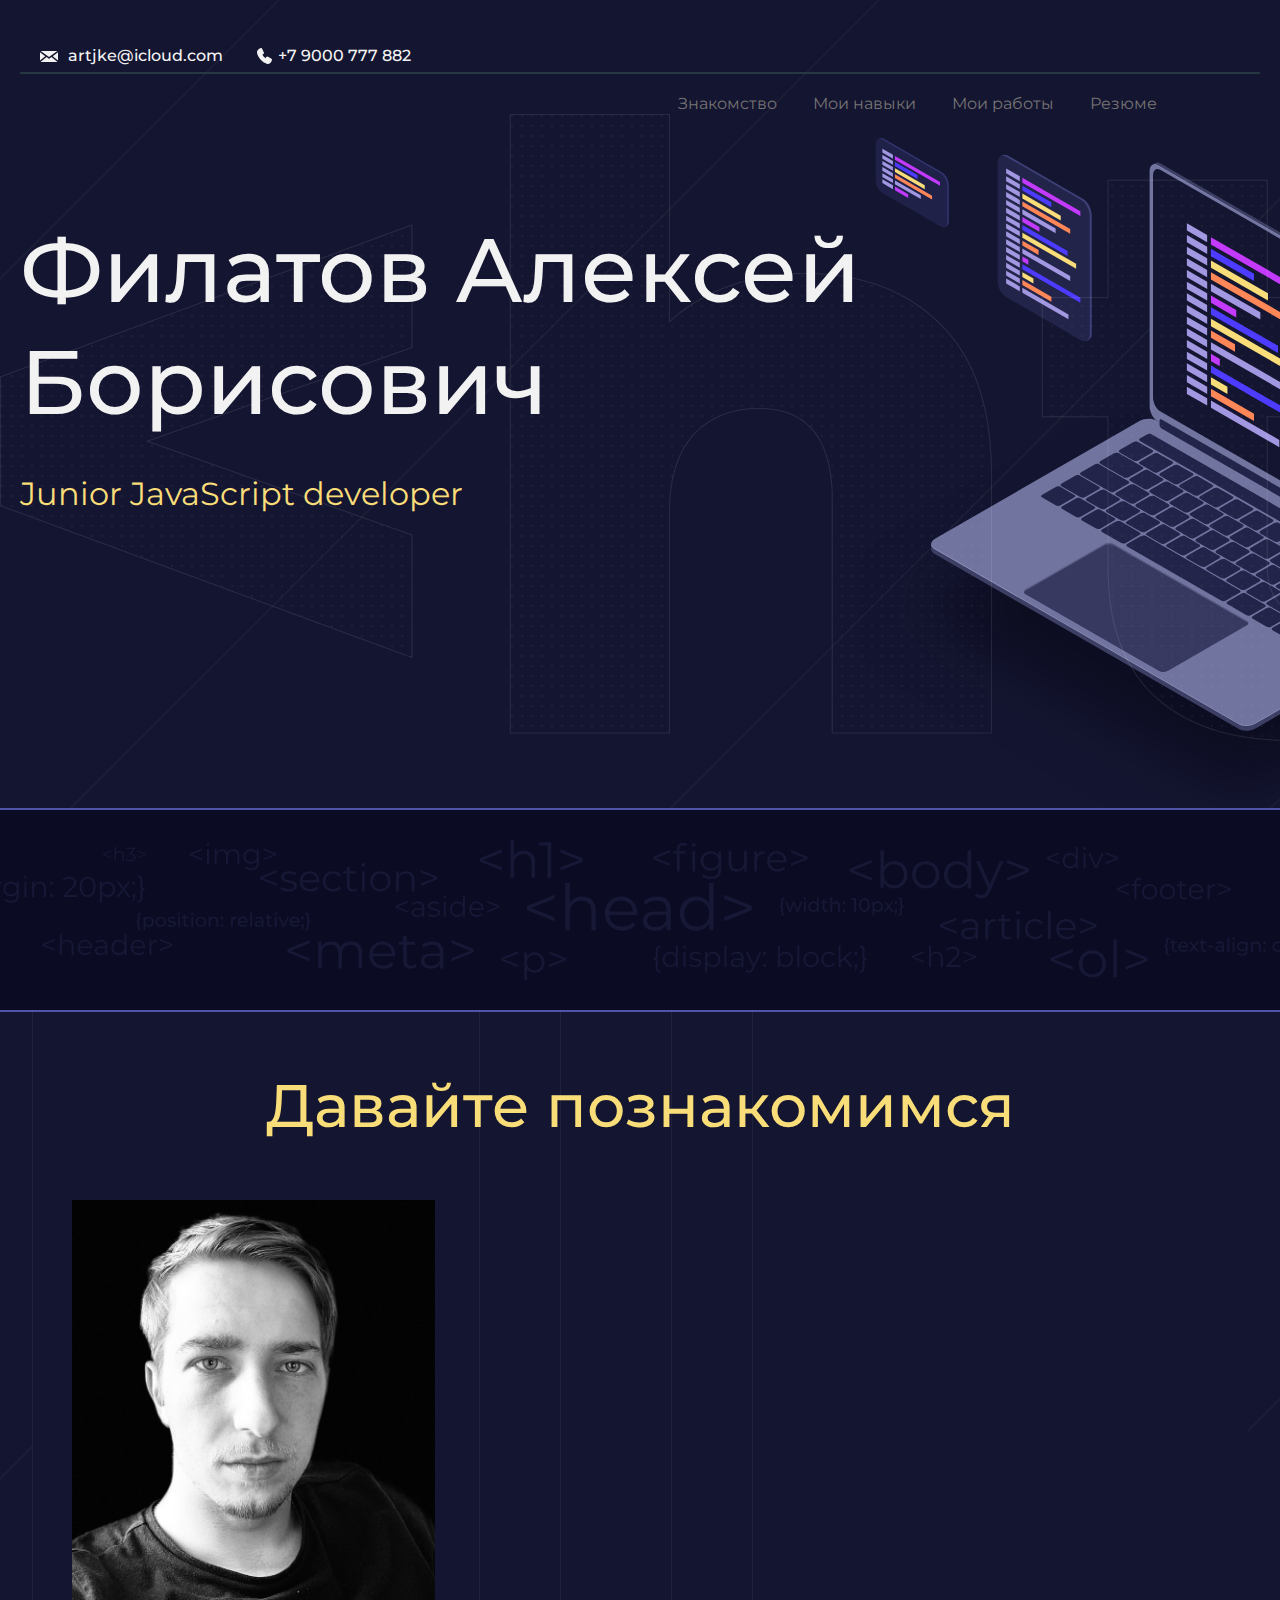
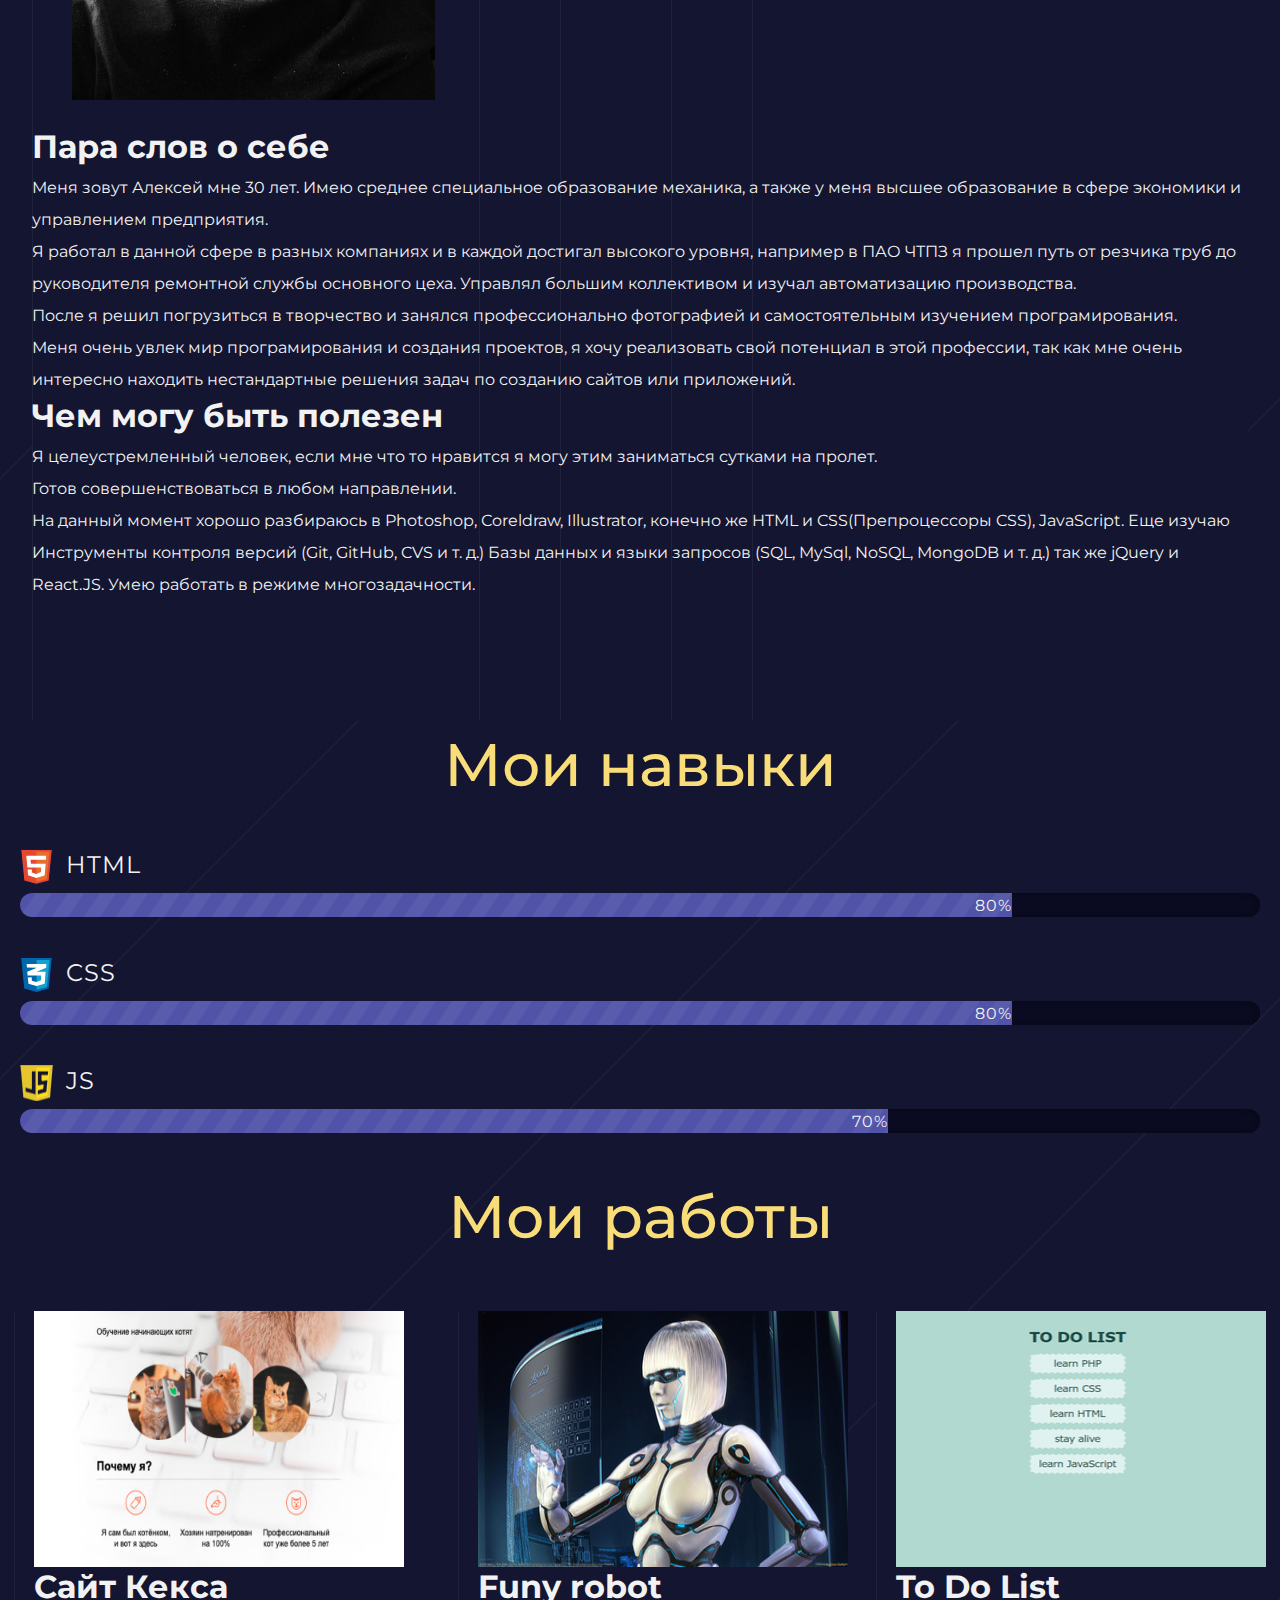
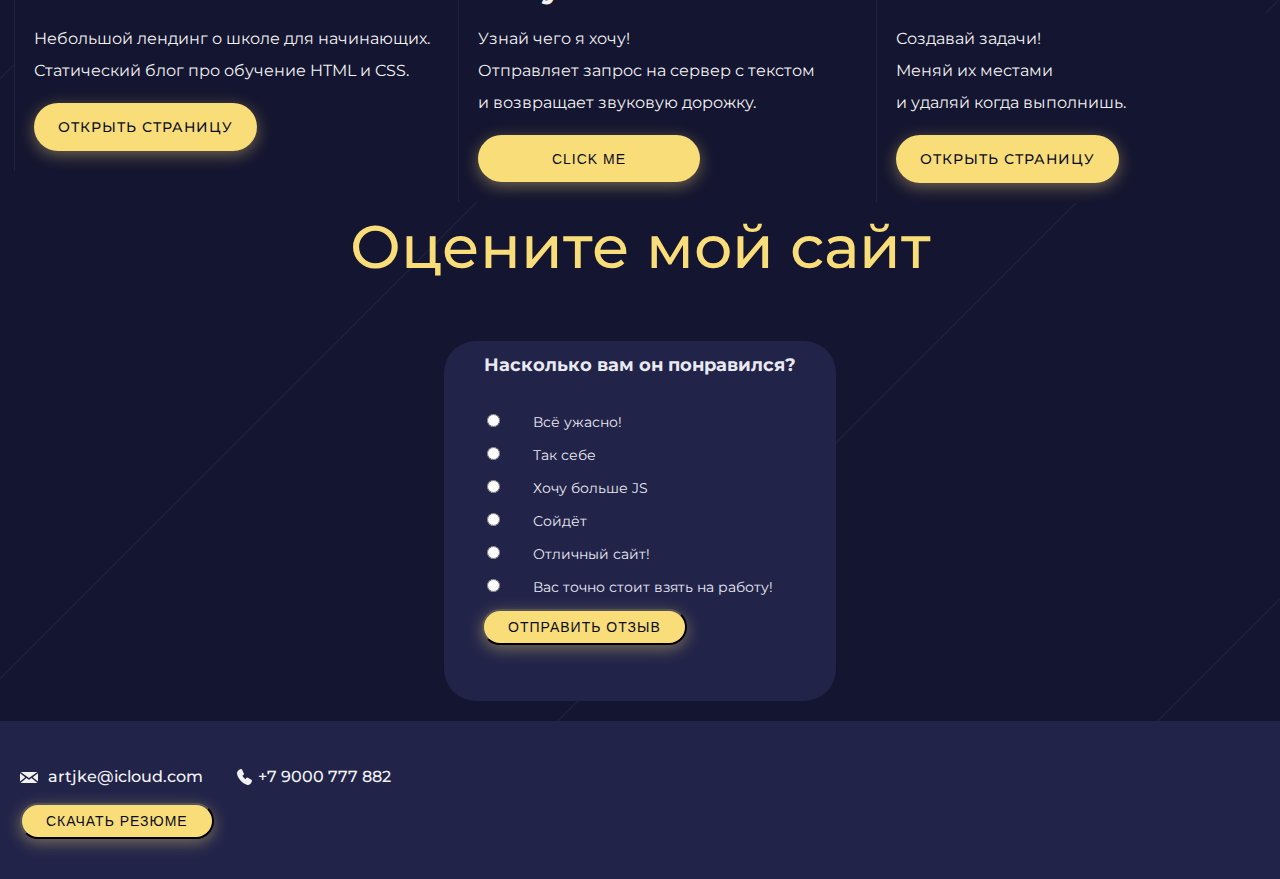
==== index.html @ e7b1fe2a "Add files via upload" ====
<!DOCTYPE html>
<html lang="ru">
  <head>
    <meta charset="UTF-8">
    <link rel="stylesheet" href="style.css">
    <title>Портфолио Junior JavaScript developer</title>
    <link href="https://fonts.googleapis.com/css?family=Montserrat:400,500,700|Old+Standard+TT&display=swap&subset=cyrillic" rel="stylesheet">


  </head>

  <body>

<canvas class="smoke"></canvas>
<meta name="viewport" content="width=device-width , initial-scale=1, maximum-scale=1">
    <header class="page-header">
      <div class="container">
        <a class="header-email" href="mailto:artjke@icloud.com">artjke@icloud.com</a>
        <a class="header-phone" href="tel:+79000777882">+7 9000 777 882</a>

        <nav class="clearfix">
       <ul class="clearfix">
                    <li data-name="intro" data-speed="300"><span>Знакомство</span></li>
                    <li data-name="skills" data-speed="300">Мои навыки</li>
                    <li data-name="portfolio" data-speed="600">Мои работы</li>
                    <li data-name="page-footer" data-speed="900">Резюме</li>
                </ul>
           
        </nav>
      </div>
    </header>

    <!-- Главный блок  -->
    <div class="container">
    <section class="hero-image">
      <h1 class="heading">Филатов Алексей Борисович</h1>
      <p>Junior JavaScript developer</p>
    </section>
      </div>

<!-- блок знакомство расскаж о себе -->
    <section class="intro">
      <h2 class="subheading">Давайте познакомимся</h2>
      <figure>
        <img src="files/user2.jpeg"  height="500" alt="Личное фото">
      </figure>
      <h3>Пара слов о себе</h3>
      <p>Меня зовут Алексей мне 30 лет. Имею среднее специальное образование механика, а также у меня высшее образование в сфере экономики и управлением предприятия.</p>
        <p>Я работал в данной сфере в разных компаниях и в каждой достигал высокого уровня, например в ПАО ЧТПЗ я прошел путь от резчика труб до руководителя ремонтной службы основного цеха. Управлял большим коллективом и изучал автоматизацию производства.</p>
        <p>После я решил погрузиться в творчество и занялся профессионально фотографией и самостоятельным изучением програмирования.</p>
      <p>Меня очень увлек мир програмирования и создания проектов, я хочу реализовать свой потенциал в этой профессии, так как мне очень интересно находить нестандартные решения задач по созданию сайтов или приложений.</p>
      <h3>Чем могу быть полезен</h3>
      <p>Я целеустремленный человек, если мне что то нравится я могу этим заниматься сутками на пролет.</p>
      <p>Готов совершенствоваться в любом направлении.</p>
      <p>На данный момент хорошо разбираюсь в Photoshop, Сoreldraw, Illustrator, конечно же HTML и CSS(Препроцессоры CSS), JavaScript. Еще изучаю Инструменты контроля версий (Git, GitHub, CVS и т. д.) Базы данных и языки запросов (SQL, MySql, NoSQL, MongoDB и т. д.) так же jQuery и React.JS. Умею работать в режиме многозадачности.</p>
  </section>

    <!-- блок навыки  -->
      <div class="skills">
        <h3 class="subheading">Мои навыки</h3>
       <dl class="skills-list">
        <dt class="skill-html">HTML</dt>
        <dd class="level"><div style="width: 80%;">80%</div></dd>
        <dt class="skill-css">CSS</dt>
        <dd class="level"><div style="width: 80%;">80%</div></dd>
        <dt class="skill-js">JS</dt>
        <dd class="level"><div style="width: 70%;">70%</div></dd>
        </dl>
    </div>
    <h3 class="subheading">Мои работы</h3>

    <!-- блок портфолио  -->
    <div class="flex">
       <div>
        <section class="portfolio">
          <figure class="project-image">
             <img src="files/project.jpg" alt="Cайт инструктора Кекса">
            </figure>
          <h3>Сайт Кекса</h3>
            <p>Небольшой лендинг о школе для начинающих. <br>Статический блог про обучение HTML и CSS.</p>
            <a class="button" href="source/project/index.html">Открыть страницу</a>

          </section>
        </div>
    <!-- Гифка робот -->
    <div>
      <section class="portfolio">
        <figure class="project-gif">
      <img src="/files/robot.jpg" alt="Robot gif">
    </figure>
          <h3>Funy robot</h3>
        <p>Узнай чего я хочу!<br>Отправляет запрос на сервер с текстом<br> и возвращает звуковую дорожку.</p>
           <button class="button" id="button" >click me</button>
        <audio  id= "audio" controls hidden></audio>
      </section>
    </div>
    <!-- to do list  -->
    <div>
      <section class="portfolio">
        <figure class="project-list">
      <img src="/files/to-do-list.jpg" alt="To Do List">
    </figure>
          <h3>To Do List</h3>
        <p>Создавай задачи!<br>Меняй их местами<br>и удаляй когда выполнишь.</p>
        <a class="button" href="source/toDoList/index.html">Открыть страницу</a>
      </section>
    </div>
    </div>

<!--Шуточный опросник который не отправляет форму -->
<h3 class="subheading">Оцените мой сайт</h3>
      <span class="light-theme">
        <div class="poll">
         <form action="#">
          <fieldset>
            <legend>Насколько вам он понравился?</legend>
          <p class="poll-option">
            <input class="review visually-hidden" data-evaluation="bad" type="radio" name="review" id="option1" value="Всё ужасно!">
            <label for="option1">Всё ужасно!</label>
          </p>
          <p class="poll-option">
            <input class="review visually-hidden" data-evaluation="bad" type="radio" name="review" id="option2" value="Так себе">
            <label for="option2">Так себе</label>
          </p>
          <p class="poll-option">
            <input class="review visually-hidden" data-evaluation="good" type="radio" name="review" id="option3" value="Хочу больше новостей">
            <label for="option3">Хочу больше JS</label>
          </p>
          <p class="poll-option">
            <input class="review visually-hidden" data-evaluation="bad" type="radio" name="review" id="option4" value="Сойдёт">
            <label for="option4">Сойдёт</label>
          </p>
          <p class="poll-option">
            <input class="review visually-hidden" data-evaluation="good" type="radio" name="review" id="option5" value="Лучше не бывает!">
            <label for="option5">Отличный сайт!</label>
          </p>
          <p class="poll-option">
            <input class="review visually-hidden" data-evaluation="good" type="radio" name="review" id="option6" value="Мой любимый сайт!">
            <label for="option6">Вас  точно стоит взять на работу!</label>
          </p>
          <p class="error">Произошла ошибка! Попробуйте выбрать другой вариант ;)</p>
          <p>
            <button class="button submit-button" type="submit">Отправить отзыв</button>
          </p>
        </fieldset>
          </form>
        </div>
      </span>

<!-- блок подвала -->
    <footer class="page-footer">
      <div class="container">
        <a class="footer-email" href="mailto:artjke@icloud.com">artjke@icloud.com</a>
        <a class="footer-phone" href="tel:+79000777882">+7 9000 777 882</a>

<!--    Кнопка дляскачивания резюме     -->
      <form action="res.pdf" method="post" target="_blank">
          <button class="file" data-wow-delay='2s' type='submit'>скачать резюме</button>
        </form>

      </div>
    </footer>
    <script src='fff.js'></script>
    <script type="text/javascript" src="jquery/jquery.js"></script>
    <script async type="text/javascript" src="javascript/script_1.js"></script>
      </body>
</html>
---- style.css ----
body {
	position: relative;
	margin: 0;
	min-width: 630px;
	font-family: 'Montserrat', 'Helvetica', 'Arial', sans-serif;
	font-size: 16px;
	line-height: 32px;
	color: #f2f2f2;
	background-color: #141530;
	background-image: url('img/pattern-lines-hero.svg');
	background-position: center;
}

.container {
	max-width: 1408px;
	margin: 0 auto;
}

.flex {
	display: flex;
	justify-content: space-around;
	flex-wrap: wrap;
}

nav {
	width: 100%;
	position: relative;
	border-bottom: 2px solid #283744;
	min-width: 610px;
}

.contain {
	height: 30vh;
	width: 100%;
	background-size: contain;
	background-repeat: no-repeat;
	align-content: stretch;
	flex-direction: column;
	flex-wrap: wrap;
	align-items: center;
	justify-content: flex-end;
	padding-left: 20px;
}
.contain h3 {
	margin: 0 0 16px;
	font-size: 32px;
	line-height: 40px;
	font-weight: 500;
}

.page-header {
	margin: 0 20px;
	padding: 40px 0;
}

.page-header a,
.page-footer a {
	position: relative;
	margin-right: 30px;
	padding-bottom: 10px;
	padding-top: 9px;
	font-weight: 500;
	text-decoration: none;
	background-repeat: no-repeat;
	background-position: left;
	color: inherit;
}
/* подчеркивание ссылок телефона и майла */
.page-header a:focus,
.page-header a:hover,
.page-footer a:focus,
.page-footer a:hover {
	color: #f9dd79;
}

.page-header a::after,
.page-footer a::after {
	position: absolute;
	content: '';
	bottom: 0;
	left: 0;
	width: 0;
	height: 2px;
	background-color: #f9dd79;
	transition: width 200ms;
}

.page-header a:hover::after,
.page-footer a:hover::after {
	width: 100%;
}

/* подчеркивание меню */

.page-header li:focus,
.page-header li:hover,
.page-footer li:focus,
.page-footer li:hover {
	color: #f9dd79;
}

.page-header li::after,
.page-footer li::after {
	position: absolute;
	content: '';
	bottom: 0;
	left: 0;
	width: 0;
	height: 2px;
	background-color: #f9dd79;
	transition: width 200ms;
}

.page-header li:hover::after,
.page-footer li:hover::after {
	width: 100%;
}

.header-email,
.footer-email {
	margin-left: 20px;
	padding-left: 28px;
	background-image: url('img/icon-email.svg');
}

.header-email:focus,
.header-email:hover,
.footer-email:focus,
.footer-email:hover {
	background-image: url('img/icon-email-alt.svg');
}

.header-phone,
.footer-phone {
	padding-left: 21px;
	background-image: url('img/icon-phone.svg');
}

.header-phone:focus,
.header-phone:hover,
.footer-phone:focus,
.footer-phone:hover {
	background-image: url('img/icon-phone-alt.svg');
}

.page-header a:active,
.page-footer a:active {
	opacity: 0.5;
}

.hero-image {
	position: relative;
	padding-top: 100px;
	height: 798px;
	background-image: url('img/bg-html.png');
	background-repeat: no-repeat;
}

.hero-image .container {
	display: flex;
	flex-direction: column;
}

.hero-image::before {
	position: absolute;
	right: 0px; /* Положение от правого края */
	content: '';
	top: 24px;
	width: 420px;
	height: 800px;
	background-image: url('img/hero-image.svg');
	background-repeat: no-repeat;
	z-index: -1;
}

.hero-image::after {
	position: absolute;
	content: '';
	height: 200px;
	width: 100%;
	bottom: 0;
	background-color: #0b0c23;
	background-image: url('img/bg-tags.svg');
	background-position: center;
	background-repeat: no-repeat;
	border-top: 2px solid #5053a8;
	border-bottom: 2px solid #5053a8;
}

.heading {
	z-index: 1;
	order: 2;
	margin: 0 0 0 20px;
	font-size: 90px;
	line-height: 112px;
	font-weight: 500;
}

.hero-image p {
	z-index: 1;
	order: 1;
	margin: 0 0 0 20px;
	padding: 32px 0;
	padding-bottom: 16px;
	font-size: 32px;
	line-height: 48px;
	color: #f9dd79;
}

.intro,
.portfolio {
	background-color: #141530;
	background-image: url('img/pattern-lines.svg');
	background-repeat: repeat-y;
}

.intro {
	padding-top: 50px;
	padding-bottom: 120px;
	min-height: 828px;
	margin-left: 20px;
	margin-right: 20px;
}

.subheading {
	margin: 0 0 50px;
	text-align: center;
	font-size: 60px;
	line-height: 88px;
	font-weight: 500;
	color: #f9dd79;
}

.intro .container {
	position: relative;
}

.user-image {
	position: absolute;
	margin: 0;
}

.user-image img {
	width: 640px;
	height: 640px;
	object-fit: cover;
}

.intro .container div {
	margin-left: 720px;
	margin-bottom: 56px;
}

.intro h3,
.portfolio h3 {
	margin: 0 0 5px;
	font-size: 32px;
	line-height: 40px;
	font-weight: 500px;
}

.intro p {
	margin: 0;
	z-index: 2;
}

.skills {
	margin-bottom: 0;
}

.skills h3 {
	margin-bottom: 40px;
}

.skills-list {
	margin-left: 20px;
	margin-right: 20px;
	padding: 0;
}

.skills-list dt {
	margin: 0 0 8px;
	padding-left: 46px;
	height: 36px;
	font-size: 24px;
	letter-spacing: 1px;
	background-repeat: no-repeat;
	background-position: left;
}

.skills-list dt {
	animation: text_color 3s ease infinite;
}
@keyframes text_color {
	0% {
		color: #7ef6fc;
		text-shadow: 0 0 0.7rem #7ef6fc, 0 0 0.1rem #7ef6fc;
	}
	33.333% {
		color: #39ff3d;
		text-shadow: 0 0 0.5rem #39ff3d, 0 0 0.1rem #39ff3d;
	}
	66.666% {
		color: #ffff00;
		text-shadow: 0 0 0.5rem #ffff00, 0 0 0.1rem #ffff00;
	}
	99.999% {
		color: #7ef6fc;
		text-shadow: 0 0 0.5rem #7ef6fc, 0 0 0.1rem #7ef6fc;
	}
}

.skill-html {
	background-image: url('img/icon-html.svg');
}

.skill-css {
	background-image: url('img/icon-css.svg');
}

.skill-js {
	background-image: url('img/icon-js.png');
}

.level {
	margin: 0 0 40px;
	height: 24px;
	text-align: right;
	background-color: #0b0c23;
	box-shadow: inset 0 0 12px #070716;
	border-radius: 12px;
	overflow: hidden;
}

.skills .level div {
	margin: 0;
	height: 24px;
	letter-spacing: 1px;
	line-height: 26px;
	background-color: #5053a8;
	background-image: url('img/progress-pattern.svg');
}

.portfolio {
	margin: 0;
	padding-bottom: 10px;
	padding-left: 20px;
	width: 400;
	height: 256;
}

.projects {
	margin: 0;
	padding: 0;
	list-style: none;
}

.projects li {
	position: relative;
	min-height: 256px;
	margin: 0 0 100px;
	padding-left: 528px;
}

.project-image {
	position: static;
	top: 0;
	left: 0;
	margin: 0;
	width: 370px;
	height: 256px;
}

.project-image img {
	width: 370px;
	height: 256px;
}

.project-gif {
	position: static;
	top: 0;
	left: 0;
	margin: 0;
	width: 370px;
	height: 256px;
}

.project-gif img {
	width: 370px;
	height: 256px;
}
/* to do list  */
.project-list {
	position: static;
	top: 0;
	left: 0;
	margin: 0;
	width: 370px;
	height: 256px;
}

.project-list img {
	width: 370px;
	height: 256px;
}

.projects p {
	margin: 0 0 32px;
}

.button {
	margin: 0 0 10px;
	padding: 8px 24px;
	display: inline-block;
	vertical-align: baseline;
	font-size: 14px;
	font-weight: 500;
	letter-spacing: 1px;
	text-decoration: none;
	text-transform: uppercase;
	color: #0b0c23;
	background-color: #f9dd79;
	box-shadow: 0 4px 16px rgba(249, 221, 121, 0.4);
	border-radius: 24px;
	transition: background-color 100ms, box-shadow 100ms;
}

.button:focus,
.button:hover {
	background-color: #f9e7a8;
	box-shadow: 0 4px 32px rgba(249, 221, 121, 0.6);
}

.button:active {
	background-color: #b69e4b;
	box-shadow: none;
}
#button {
	padding-left: 30;
	border-left-width: 0px;
	border-right-width: 0px;
	border-top-width: 0px;
	border-bottom-width: 0px;
	width: 222px;
	height: 47px;
}

.page-footer {
	padding: 40px 0;
	background-color: #212349;
}

.audio {
	color: red;
}

.file:active {
	background-color: #b69e4b;
	box-shadow: none;
}
.file:focus,
.file:hover {
	background-color: #f9e7a8;
	box-shadow: 0 4px 32px rgba(249, 221, 121, 0.6);
}
.file {
	margin-top: 10px;
	margin-left: 20px;
	padding: 8px 24px;
	display: inline-block;
	vertical-align: baseline;
	font-size: 14px;
	font-weight: 500;
	letter-spacing: 1px;
	text-decoration: none;
	text-transform: uppercase;
	color: #0b0c23;
	background-color: #f9dd79;
	box-shadow: 0 4px 16px rgba(249, 221, 121, 0.4);
	border-radius: 24px;
	transition: background-color 100ms, box-shadow 100ms;
}

.smoke {
	/* Canvas на котором рисуется след от мышки */
	position: absolute;
	pointer-events: none;
	height: 1012px;
	width: 100%;
	z-index: 2;
}

/* Для адаптивных сайтов используй rem! 1rem всегда равно 16px */
.intro {
	position: relative;
	min-height: 100%;
	height: 100%;
	width: 95%;
	min-width: 325px; /* Минимальная ширина после которой ссылку начинают рушаться и сайт сыпится */
	margin: 0 auto;
}
@media screen and (max-width: 1000px) {
	/* если сайт меньше 1000px, делаем обёртку сайта на весь экран */
	#wrapper {
		width: 100%;
		position: relative;
	}
}
:root {
	/* Создаём две переменные. С помощью :root мы так объявляем переменные в CSS*/
	--header-height: 2rem; /* Создаём первую переменную */
	--margin-left-right: 7%; /* Создаём вторую переменную */
}

header ul {
	position: absolute;
	right: var(--margin-left-right);
}
header ul li {
	position: relative;
	display: inline-block;
	line-height: var(--header-height);
	padding: 0 1rem;
	color: #747474;
	cursor: pointer;
	transition: all 0.3s ease;
	text-shadow: 0 0 0.0625rem rgba(255, 255, 255, 0);
}
header ul li {
	animation: text_color 5s ease infinite;
}
@keyframes text_color {
	0% {
		color: #7ef6fc;
		text-shadow: 0 0 0.7rem #7ef6fc, 0 0 0.1rem #7ef6fc;
	}
	33.333% {
		color: #39ff3d;
		text-shadow: 0 0 0.5rem #39ff3d, 0 0 0.1rem #39ff3d;
	}
	66.666% {
		color: #ffff00;
		text-shadow: 0 0 0.5rem #ffff00, 0 0 0.1rem #ffff00;
	}
	99.999% {
		color: #7ef6fc;
		text-shadow: 0 0 0.5rem #7ef6fc, 0 0 0.1rem #7ef6fc;
	}
}

/* Опрос */

.poll {
	display: flex;
	justify-content: center;
	flex-wrap: wrap;
	margin: auto;
	margin-bottom: 20px;
	padding-top: 12px;
	padding-right: 32px;
	padding-left: 32px;
	padding-bottom: 32px;
	border-radius: 32px 32px;
	font-size: 14px;
	line-height: 16px;
}

.poll::before {
	position: absolute;
	content: '';
	width: 48px;
	height: 48px;
	top: 0;
	left: -24px;
}

.span .light-teme {
	display: flex;
	justify-content: top;
}

fieldset {
	margin: 0;
	padding: 0;
	border: none;
}

legend {
	margin: 0;
	margin-bottom: 20px;
	font-weight: bold;
	font-size: 18px;
	line-height: 24px;
}

.light-theme .poll {
	width: 328px;
	background-color: #212349;
	color: #eae9f2;
}

.light-theme .submit-button:not(:disabled):focus,
.light-theme .submit-button:not(:disabled):hover,
.light-theme .submit-button:not(:disabled):active {
	background-color: #473c8d;
	color: #ffffff;
}

.submit-button:disabled {
	opacity: 0.25;
}

.error {
	display: none;
	margin-left: -32px;
	margin-right: -32px;
	height: 40px;
	justify-content: center;
	align-items: center;
	background-color: #f05b29;
	font-size: 12px;
}

.error::before {
	content: '';
	width: 16px;
	height: 16px;
	margin-right: 8px;
	background-repeat: no-repeat;
	background-position: 0 0;
}

.light-theme .error::before {
	background-image: url('img/cross-light.svg');
}

.light-theme .error {
	color: #ffffff;
	border-color: #ffffff;
}

.poll-option {
	margin-bottom: 12px;
}

.review + label::before {
	content: '';
	display: inline-block;
	width: 16px;
	height: 16px;
	margin-bottom: -2px;
	margin-right: 10px;
	background-size: 16px 16px;
	background-repeat: no-repeat;
}

.light-theme .review + label::before {
	background-image: url('img/option-light.svg');
}

.light-theme .review:checked + label::before {
	background-image: url('img/tick-light.svg');
}

.review:focus + label {
	outline: 5px solid #4d90fe;
}

.shown {
	display: flex;
}
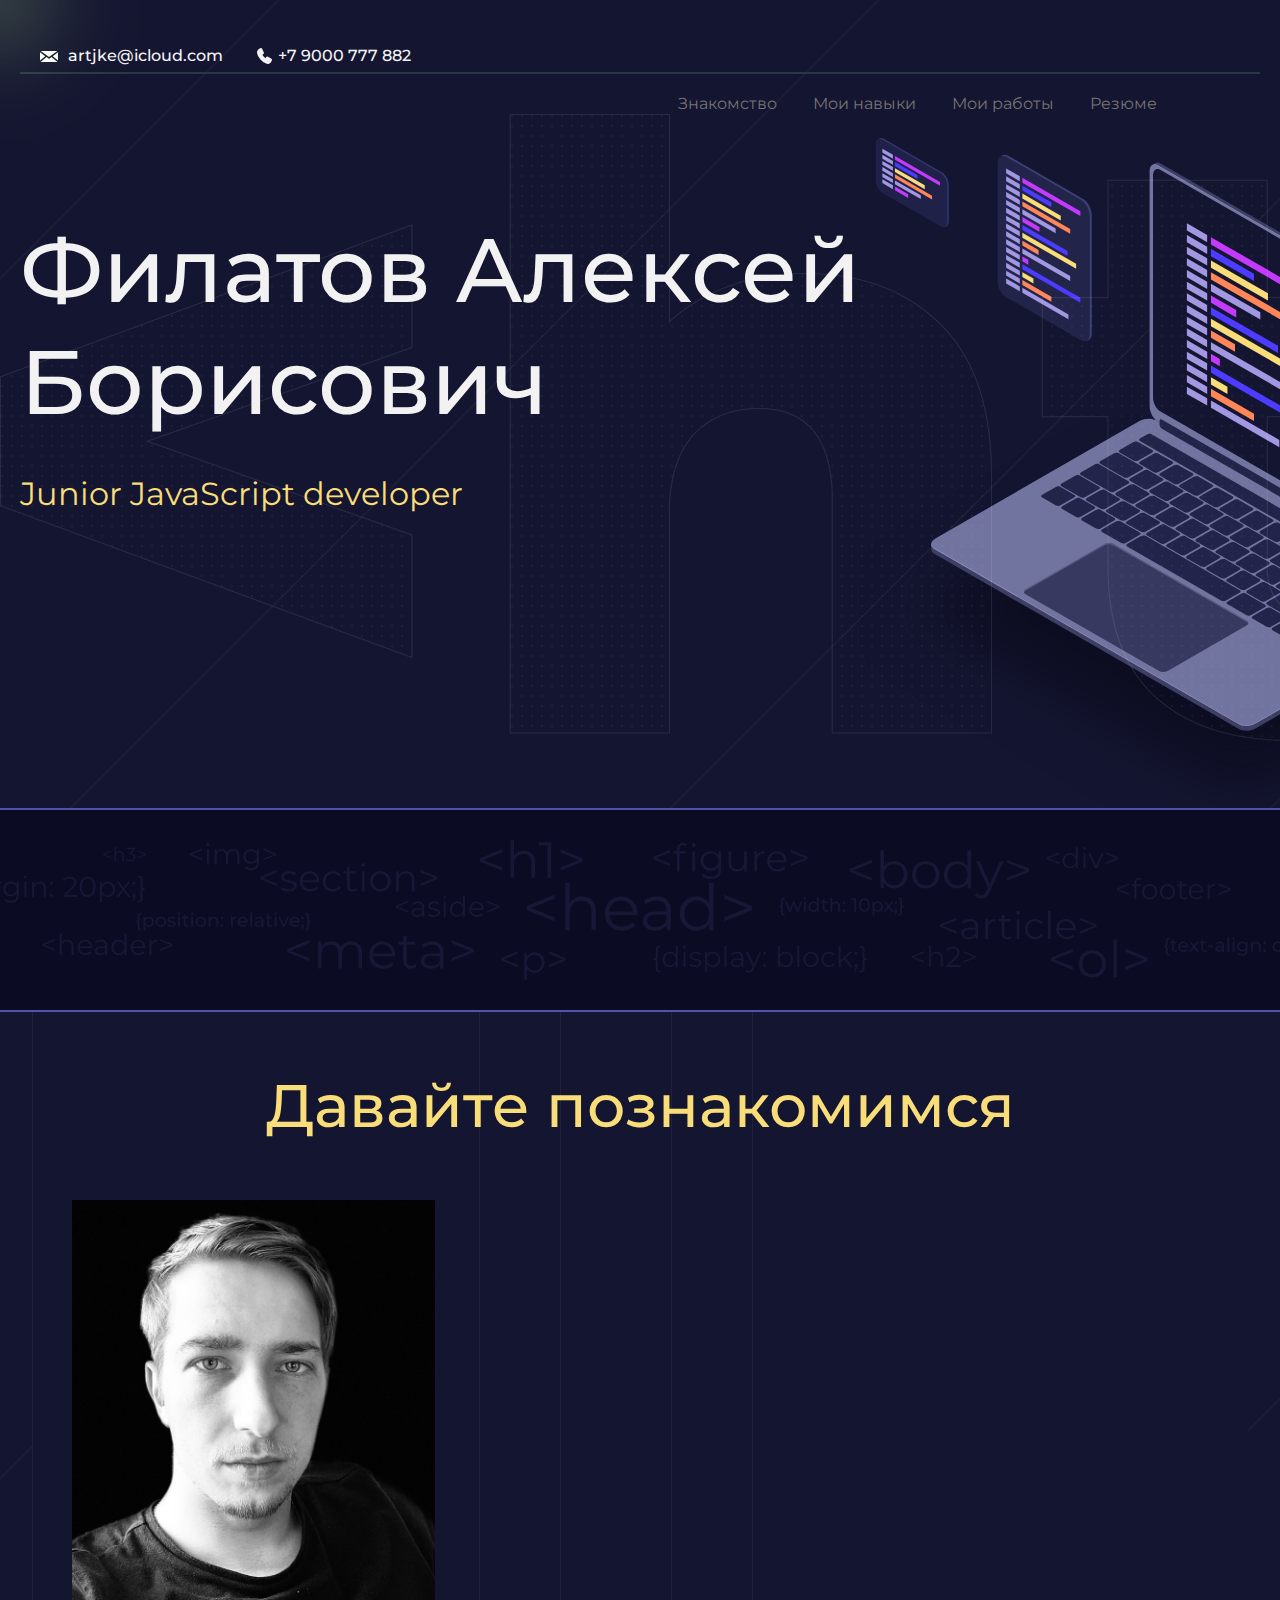
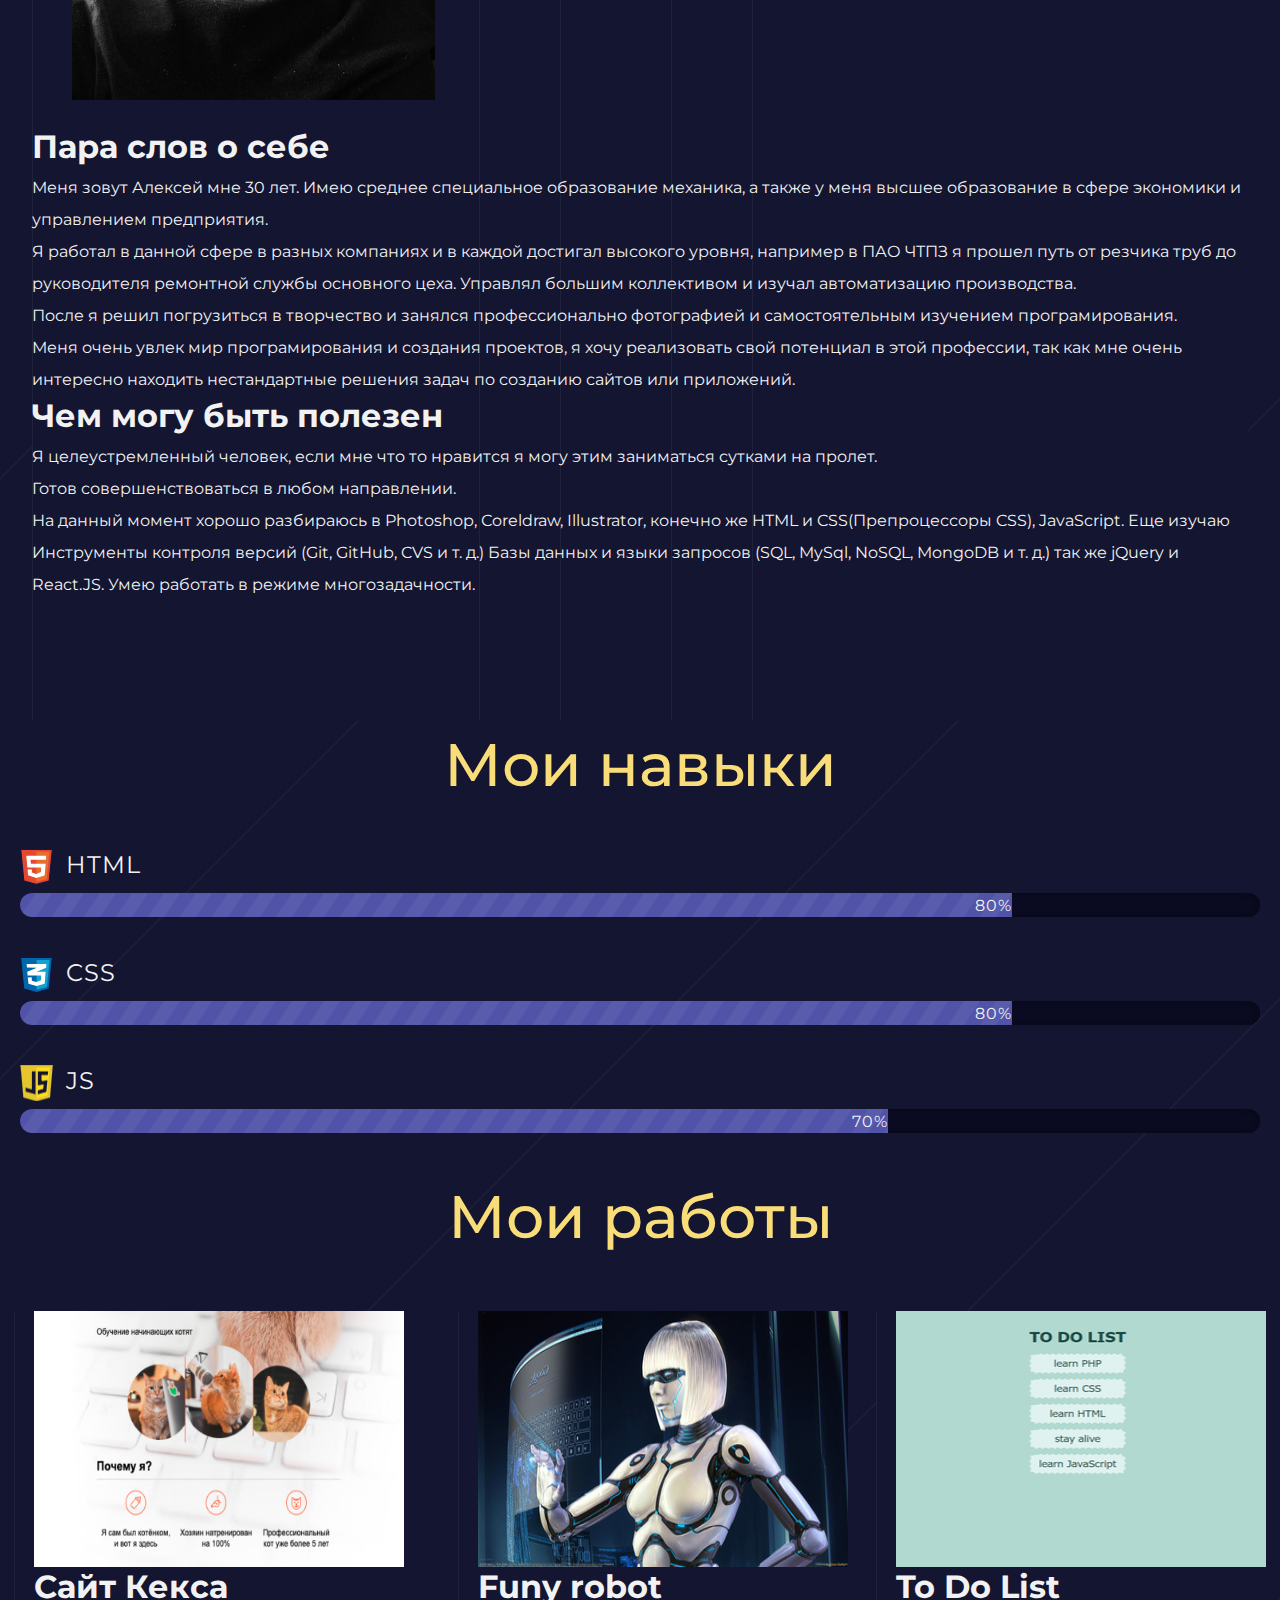
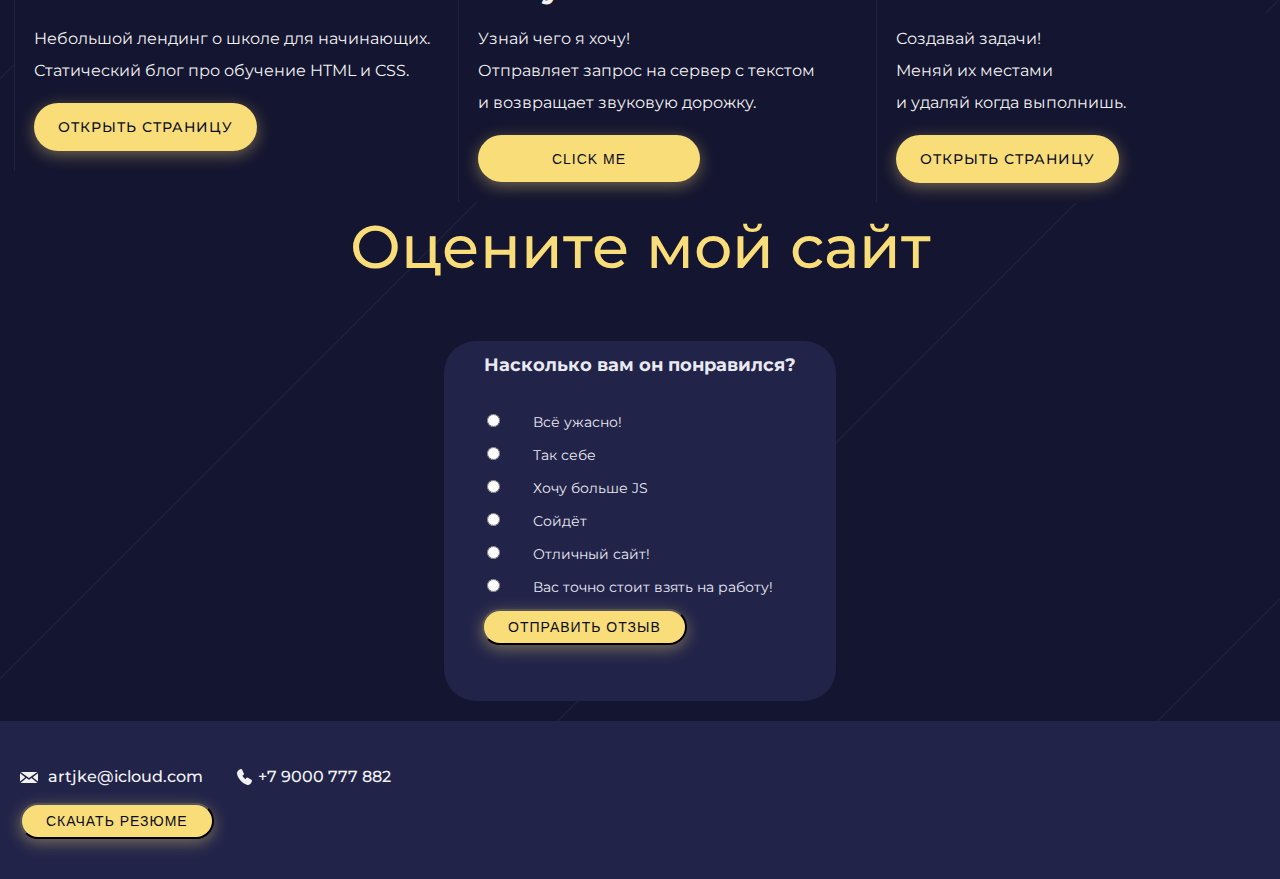
==== commit 2ac4d111: "Update index.html" ====
--- a/index.html
+++ b/index.html
@@ -86,7 +86,7 @@
     <div>
       <section class="portfolio">
         <figure class="project-gif">
-      <img src="/files/robot.jpg" alt="Robot gif">
+      <img src="files/robot.jpg" alt="Robot gif">
     </figure>
           <h3>Funy robot</h3>
         <p>Узнай чего я хочу!<br>Отправляет запрос на сервер с текстом<br> и возвращает звуковую дорожку.</p>
@@ -98,7 +98,7 @@
     <div>
       <section class="portfolio">
         <figure class="project-list">
-      <img src="/files/to-do-list.jpg" alt="To Do List">
+      <img src="files/to-do-list.jpg" alt="To Do List">
     </figure>
           <h3>To Do List</h3>
         <p>Создавай задачи!<br>Меняй их местами<br>и удаляй когда выполнишь.</p>
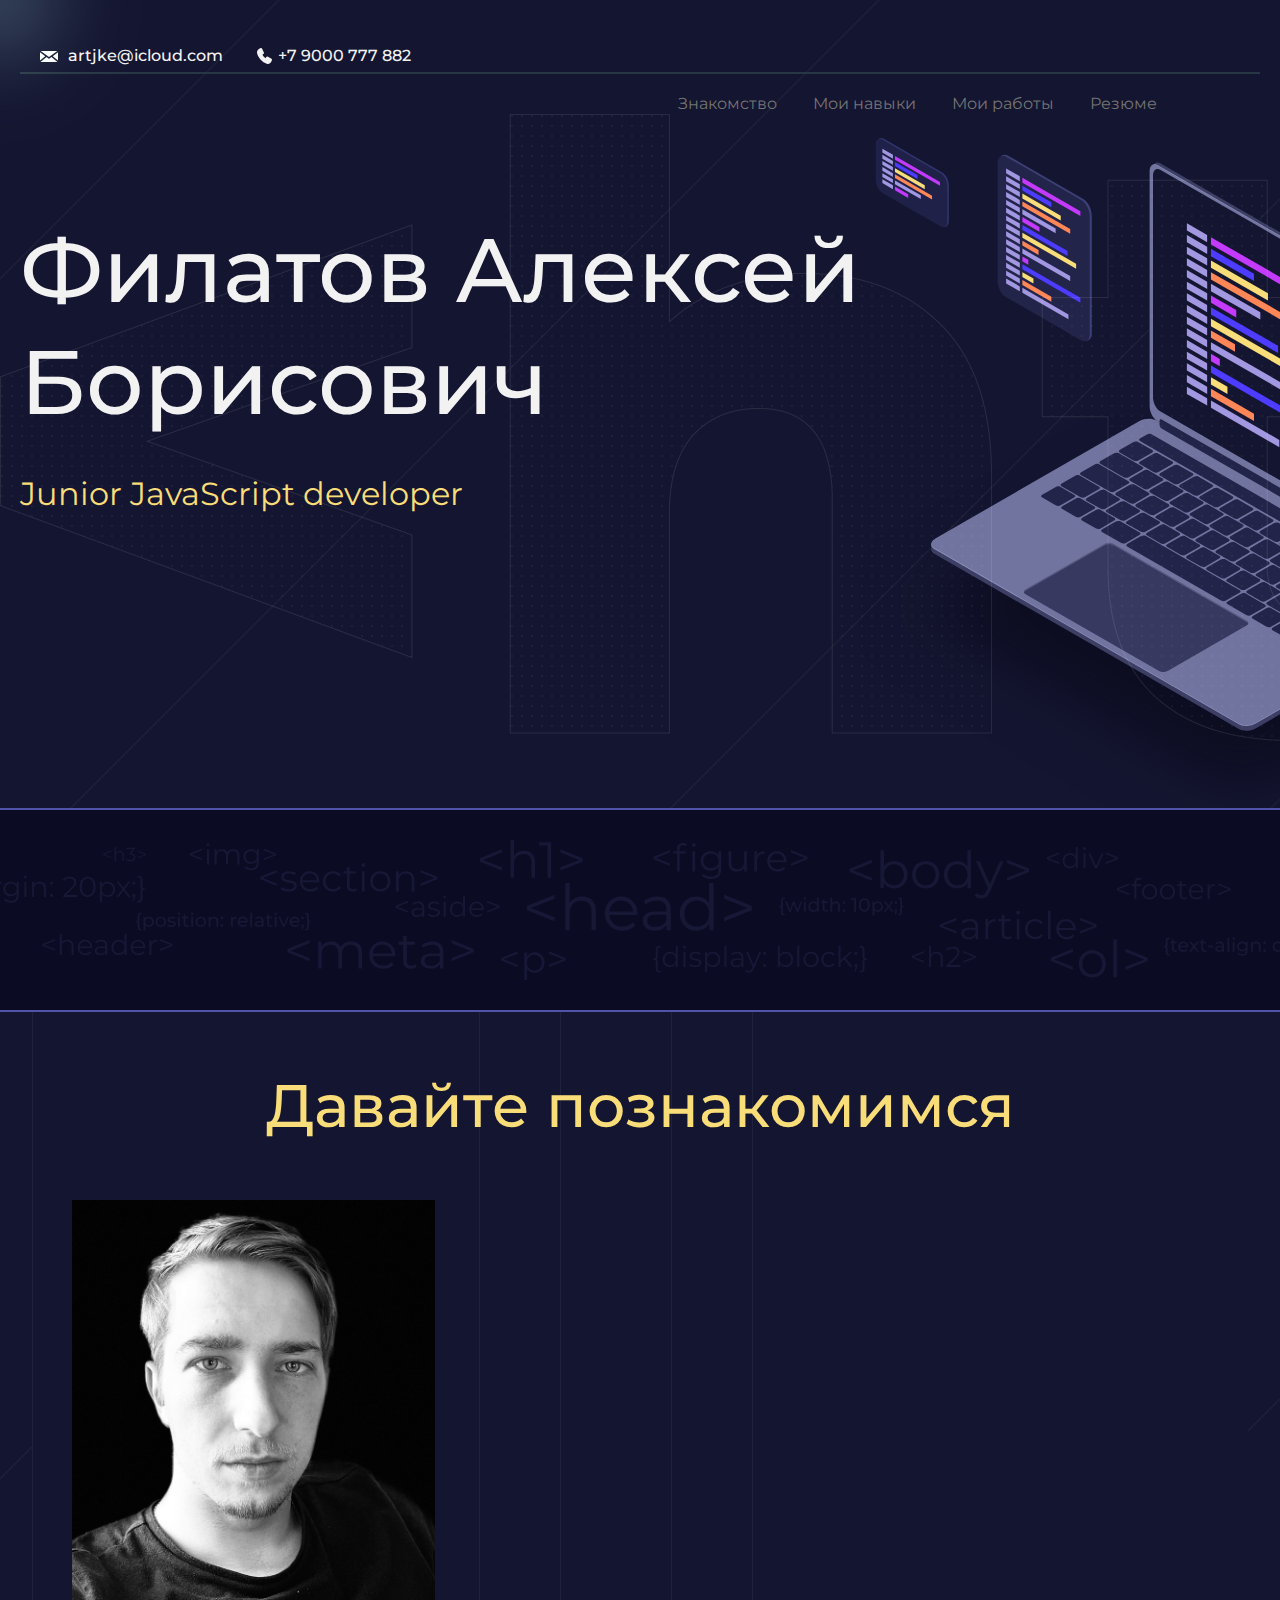
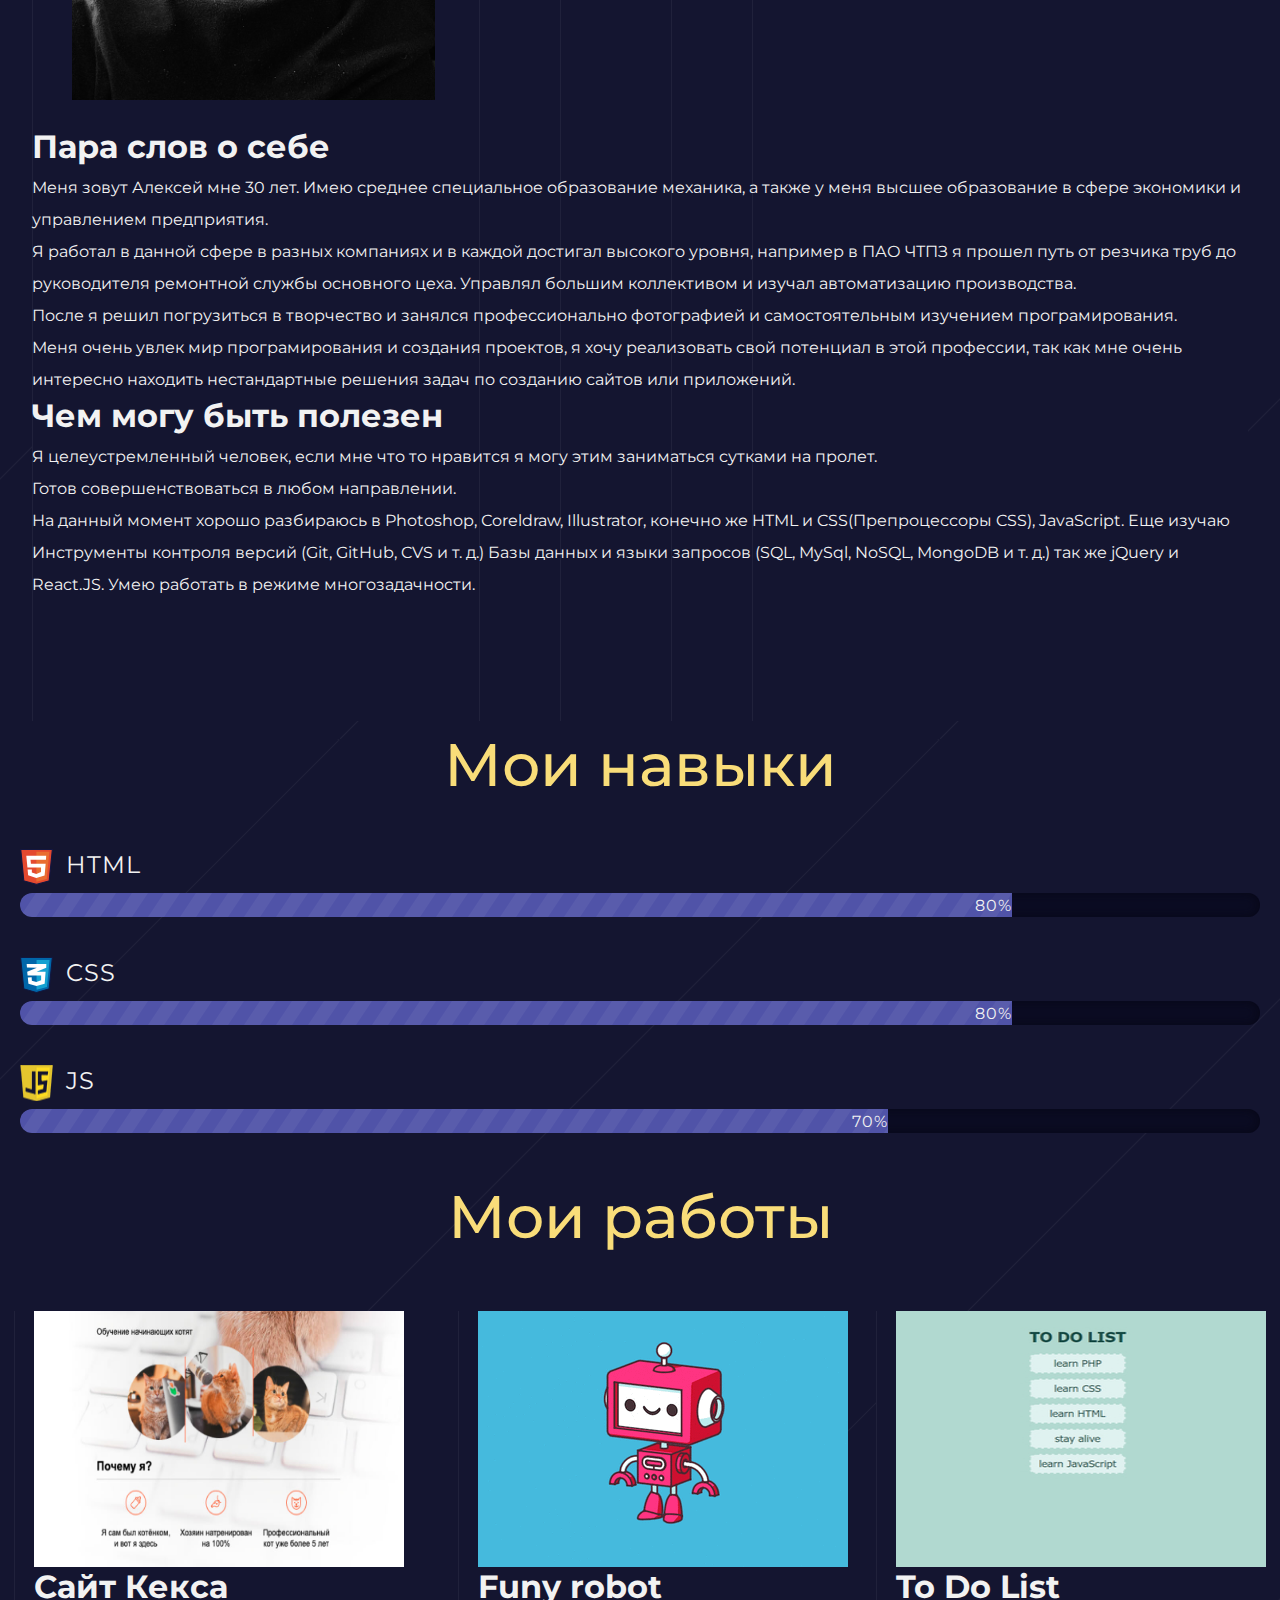
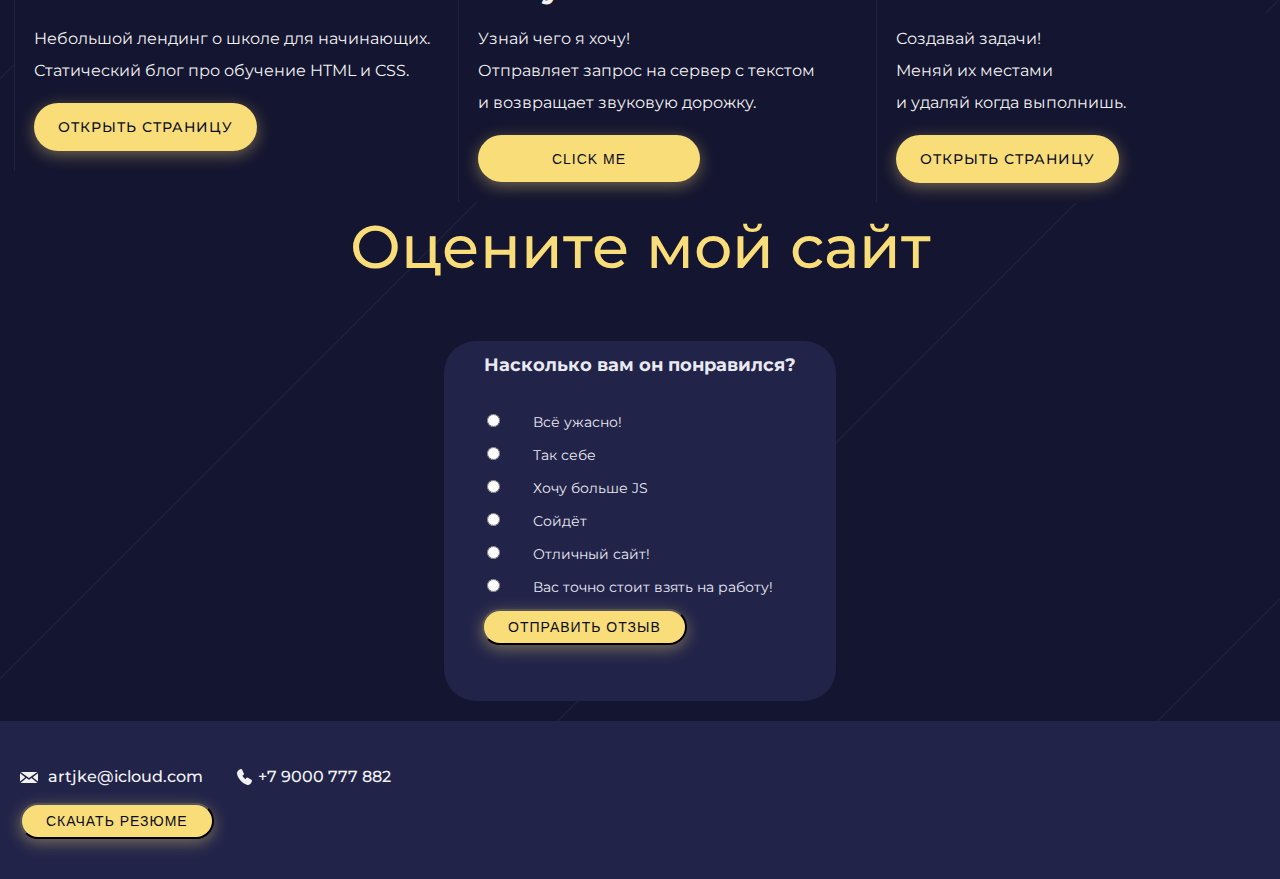
==== commit 7f9eccda: "Update index.html" ====
--- a/index.html
+++ b/index.html
@@ -86,7 +86,7 @@
     <div>
       <section class="portfolio">
         <figure class="project-gif">
-      <img src="files/robot.jpg" alt="Robot gif">
+      <img src="files/robot.gif" alt="Robot gif">
     </figure>
           <h3>Funy robot</h3>
         <p>Узнай чего я хочу!<br>Отправляет запрос на сервер с текстом<br> и возвращает звуковую дорожку.</p>
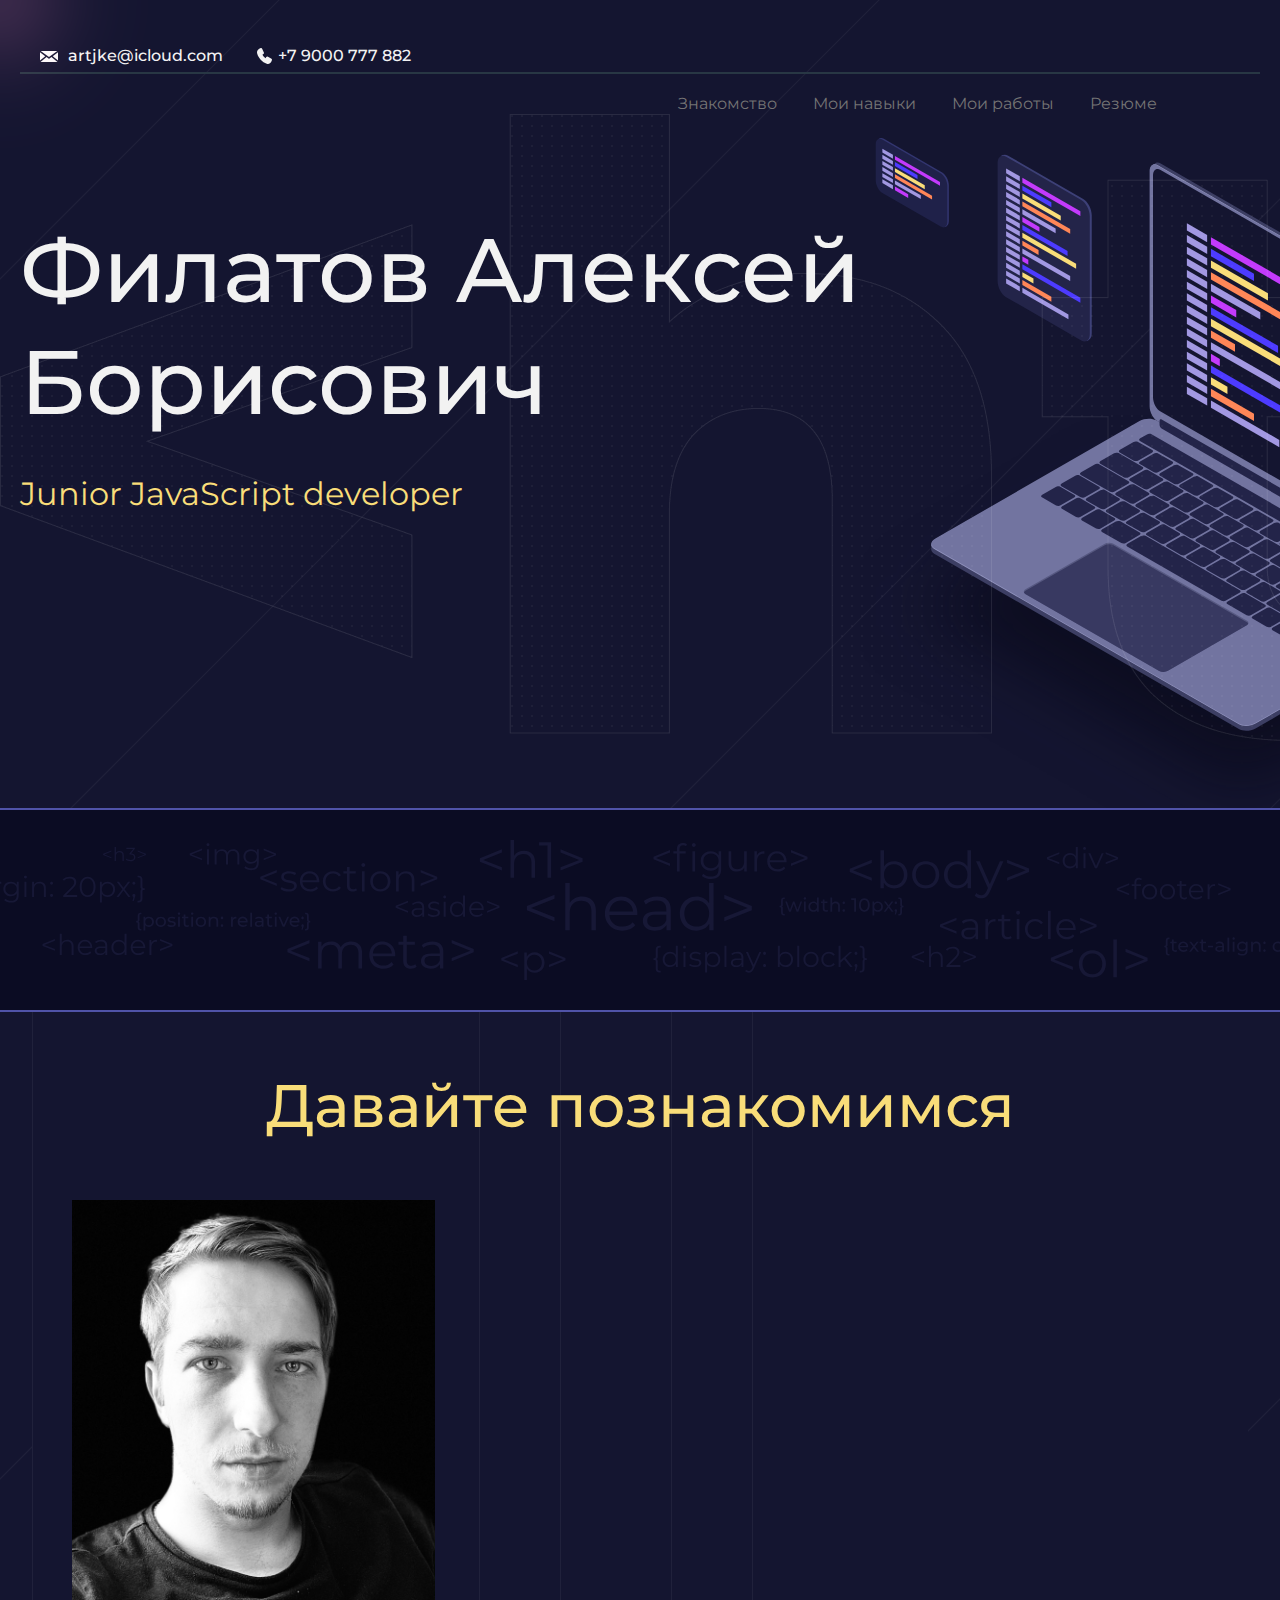
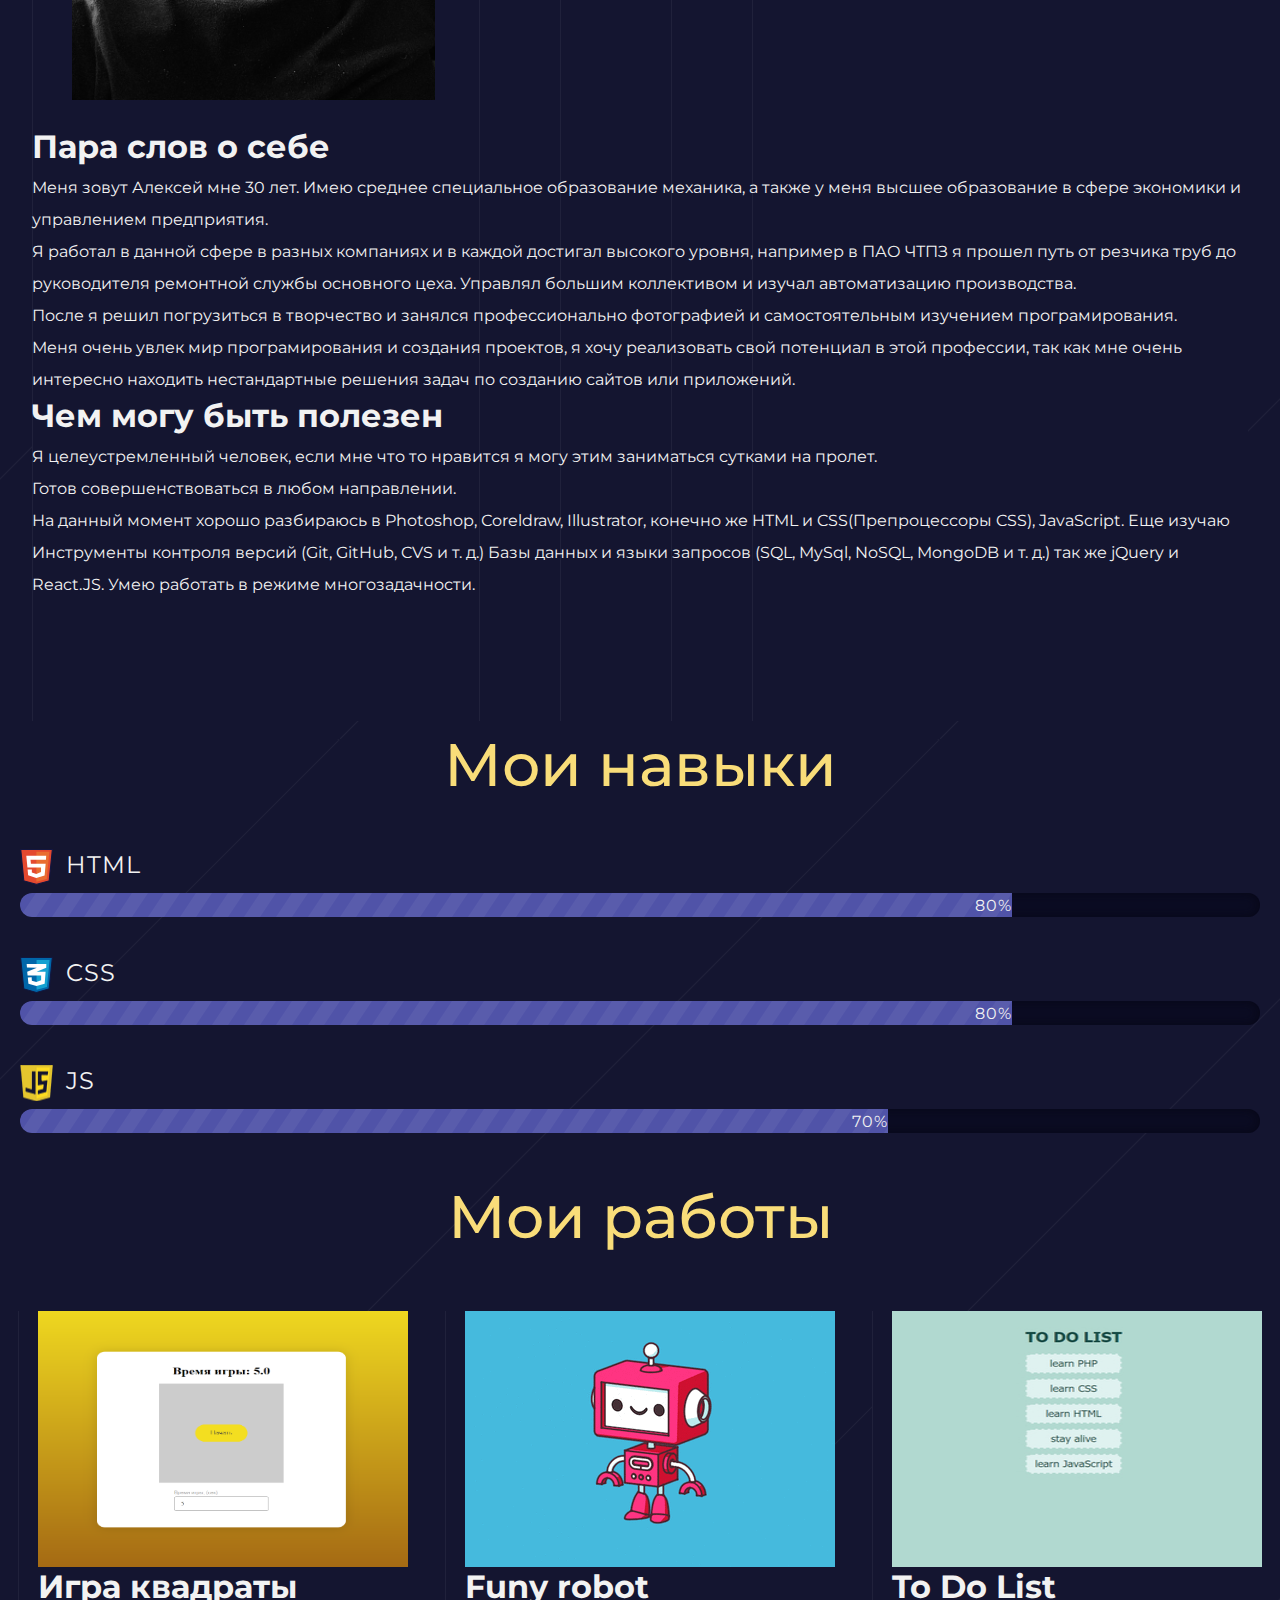
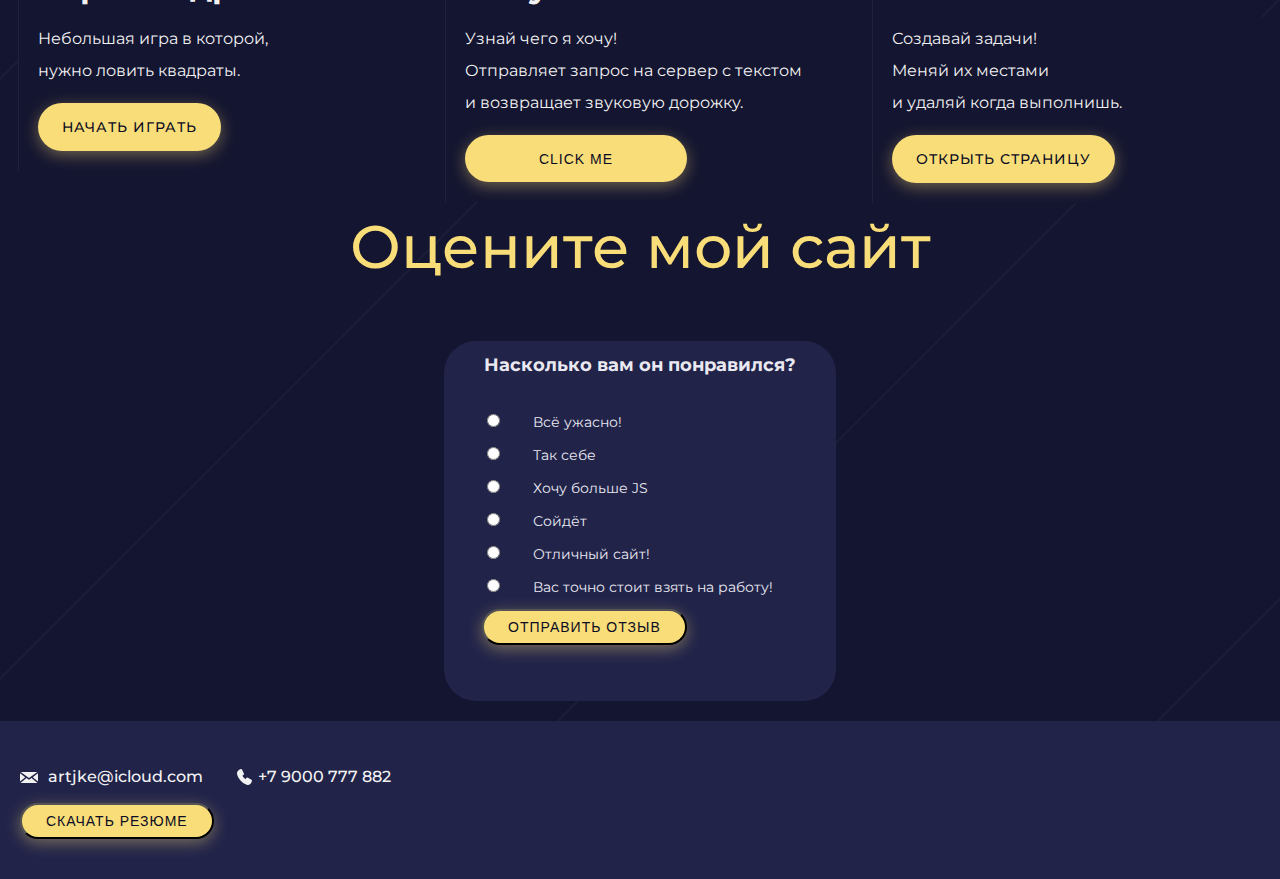
==== commit 8702b575: "new game in navbar" ====
--- a/index.html
+++ b/index.html
@@ -74,11 +74,11 @@
        <div>
         <section class="portfolio">
           <figure class="project-image">
-             <img src="files/project.jpg" alt="Cайт инструктора Кекса">
+             <img src="img/game.png" alt="Игра на ловкость">
             </figure>
-          <h3>Сайт Кекса</h3>
-            <p>Небольшой лендинг о школе для начинающих. <br>Статический блог про обучение HTML и CSS.</p>
-            <a class="button" href="source/project/index.html">Открыть страницу</a>
+          <h3>Игра квадраты</h3>
+            <p>Небольшая игра в которой, <br> нужно ловить квадраты.</p>
+            <a class="button" href="source/gameBox/game.html">Начать играть</a>
 
           </section>
         </div>
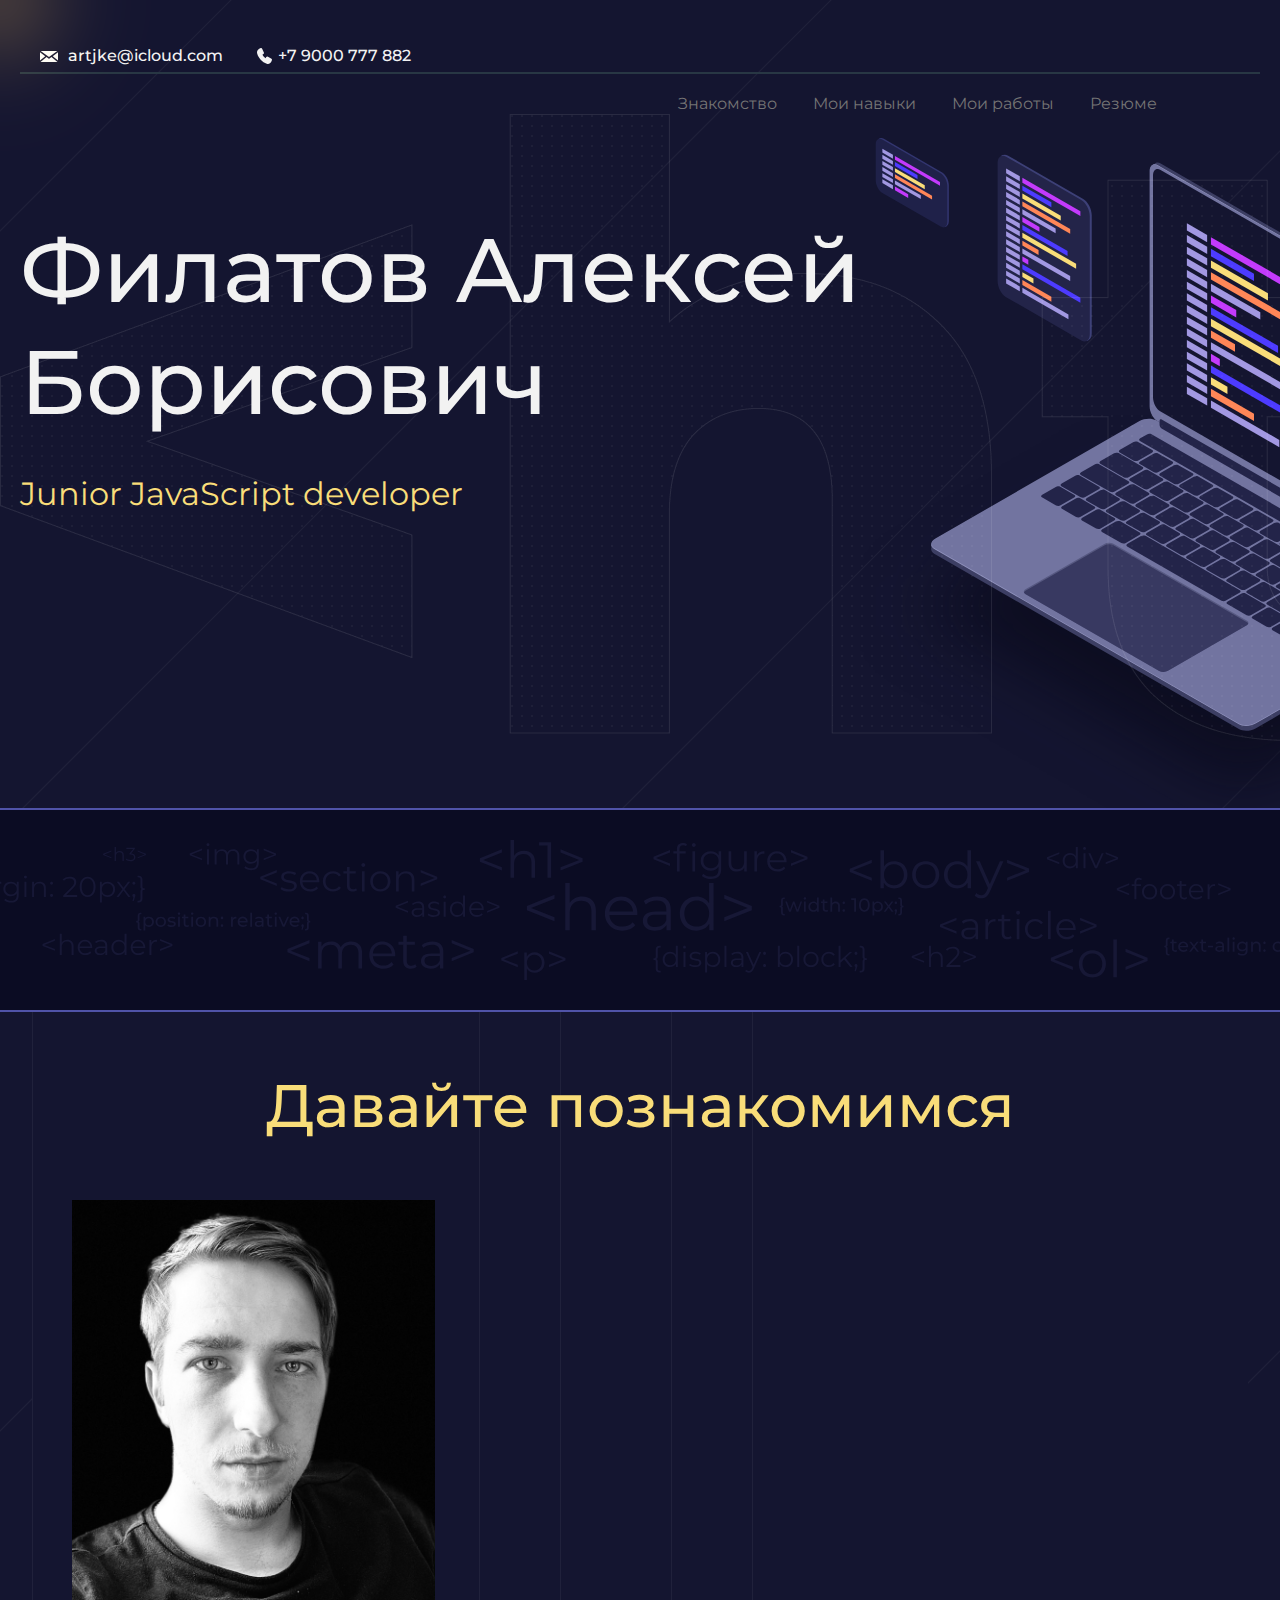
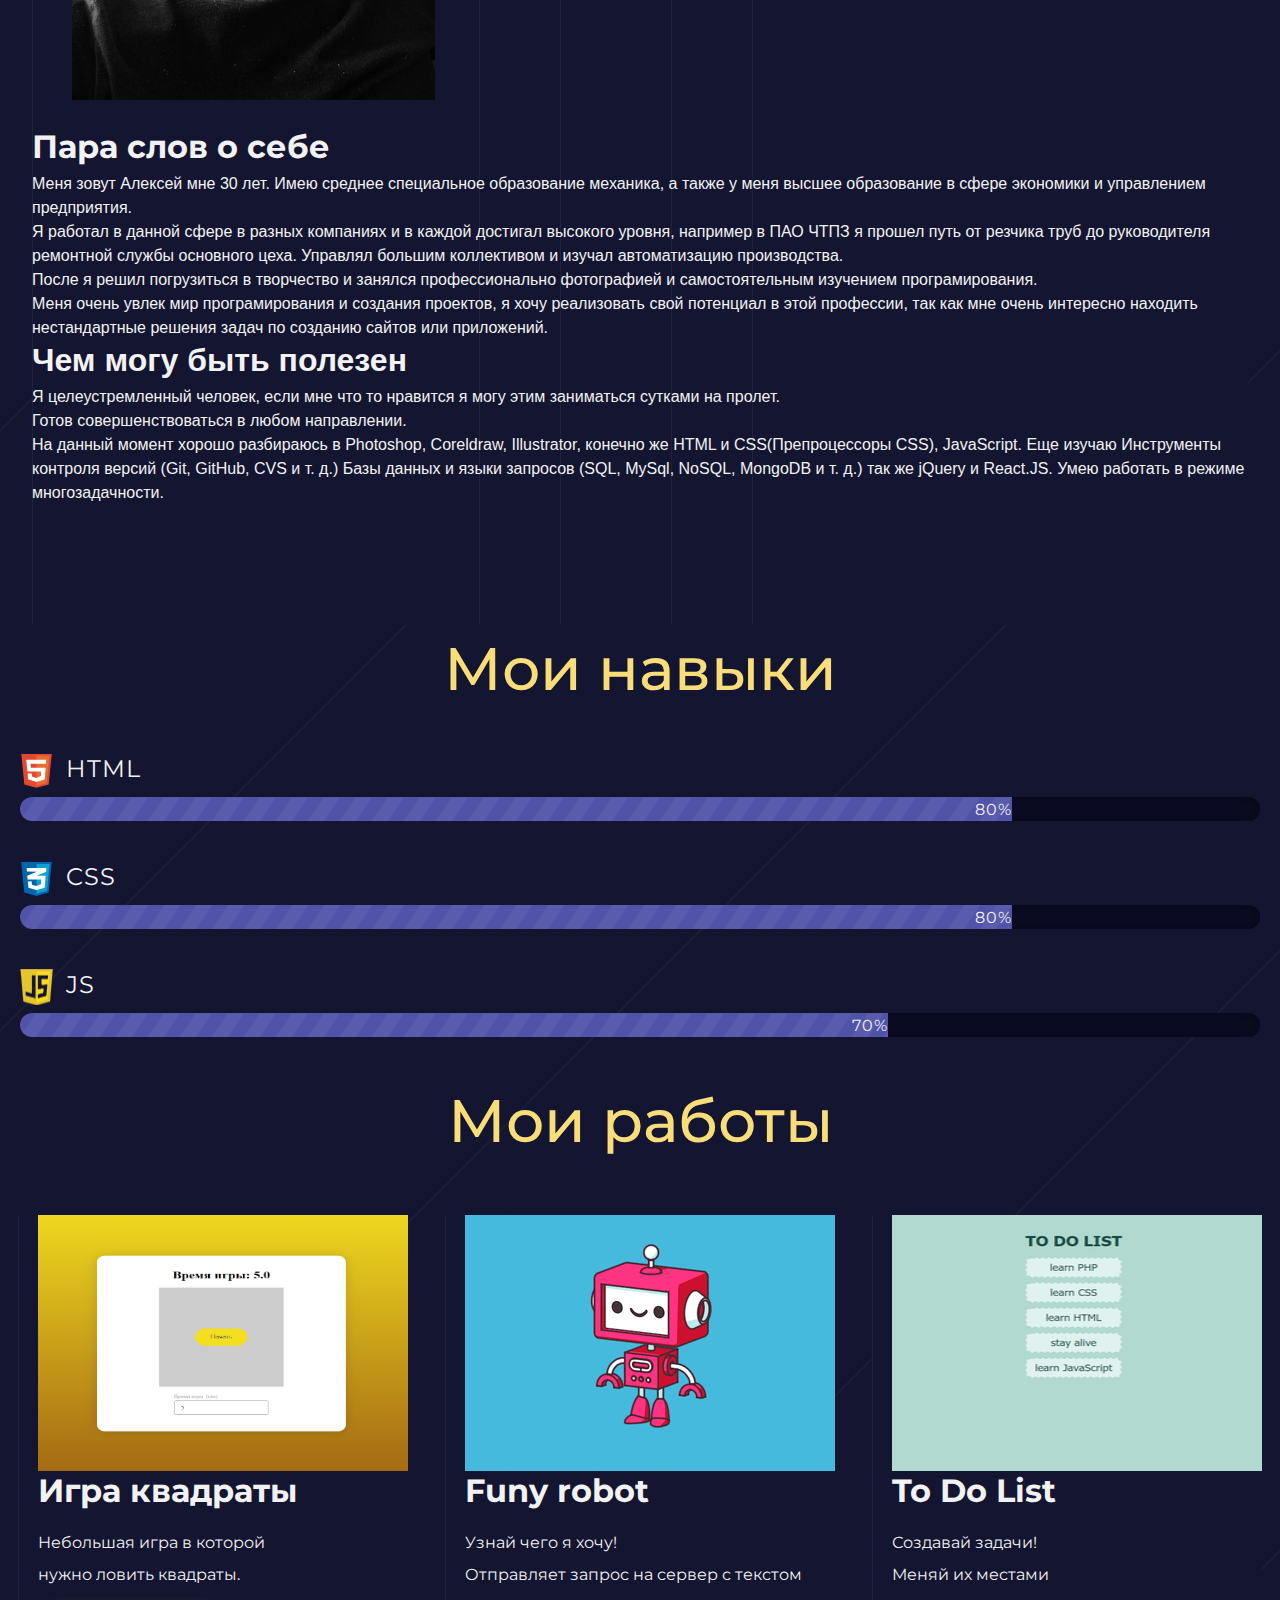
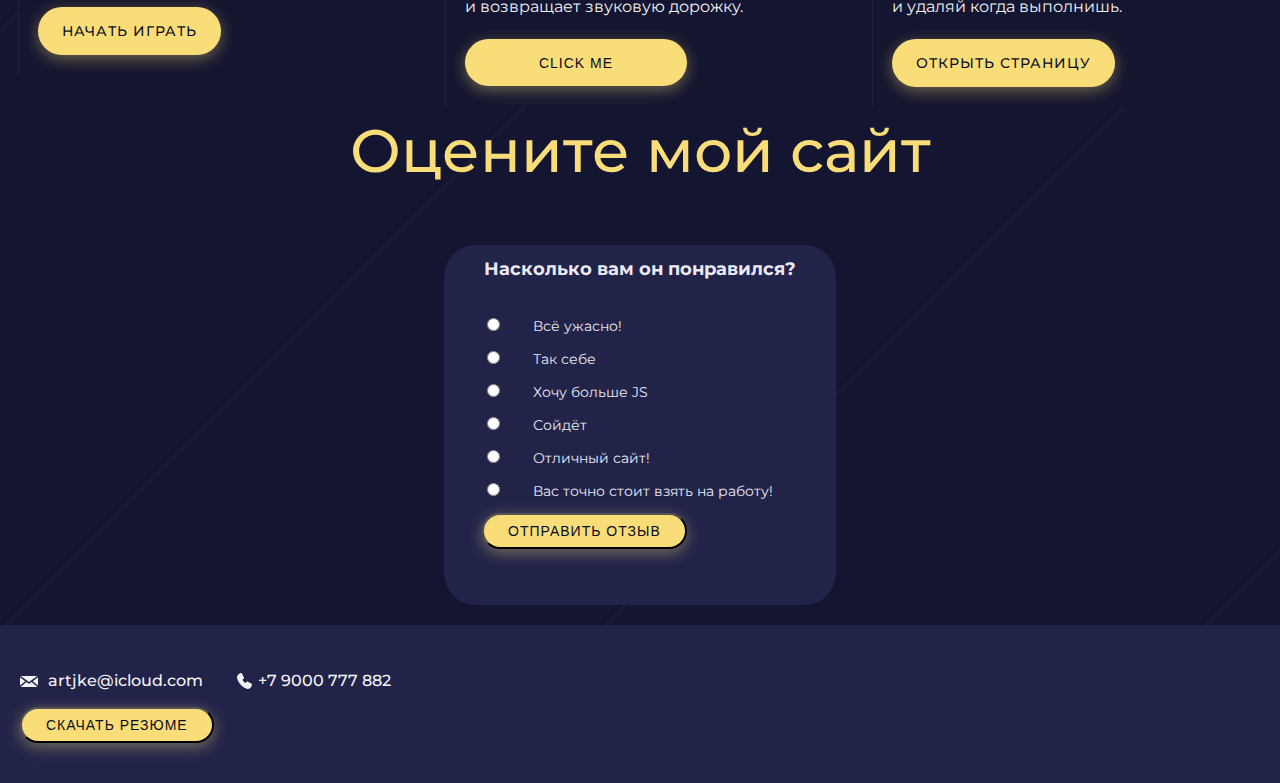
==== commit 7a000449: "text greeting CSS &  index" ====
--- a/index.html
+++ b/index.html
@@ -45,6 +45,7 @@
         <img src="files/user2.jpeg"  height="500" alt="Личное фото">
       </figure>
       <h3>Пара слов о себе</h3>
+      <div class="text-greeting">
       <p>Меня зовут Алексей мне 30 лет. Имею среднее специальное образование механика, а также у меня высшее образование в сфере экономики и управлением предприятия.</p>
         <p>Я работал в данной сфере в разных компаниях и в каждой достигал высокого уровня, например в ПАО ЧТПЗ я прошел путь от резчика труб до руководителя ремонтной службы основного цеха. Управлял большим коллективом и изучал автоматизацию производства.</p>
         <p>После я решил погрузиться в творчество и занялся профессионально фотографией и самостоятельным изучением програмирования.</p>
@@ -53,6 +54,7 @@
       <p>Я целеустремленный человек, если мне что то нравится я могу этим заниматься сутками на пролет.</p>
       <p>Готов совершенствоваться в любом направлении.</p>
       <p>На данный момент хорошо разбираюсь в Photoshop, Сoreldraw, Illustrator, конечно же HTML и CSS(Препроцессоры CSS), JavaScript. Еще изучаю Инструменты контроля версий (Git, GitHub, CVS и т. д.) Базы данных и языки запросов (SQL, MySql, NoSQL, MongoDB и т. д.) так же jQuery и React.JS. Умею работать в режиме многозадачности.</p>
+      </div>
   </section>
 
     <!-- блок навыки  -->
@@ -77,7 +79,7 @@
              <img src="img/game.png" alt="Игра на ловкость">
             </figure>
           <h3>Игра квадраты</h3>
-            <p>Небольшая игра в которой, <br> нужно ловить квадраты.</p>
+            <p>Небольшая игра в которой <br> нужно ловить квадраты.</p>
             <a class="button" href="source/gameBox/game.html">Начать играть</a>
 
           </section>
--- a/style.css
+++ b/style.css
@@ -229,6 +229,11 @@
 	line-height: 88px;
 	font-weight: 500;
 	color: #f9dd79;
+}
+
+.text-greeting {
+	font: normal 16px Verdana, sans-serif;
+	line-height: 24px;
 }
 
 .intro .container {
